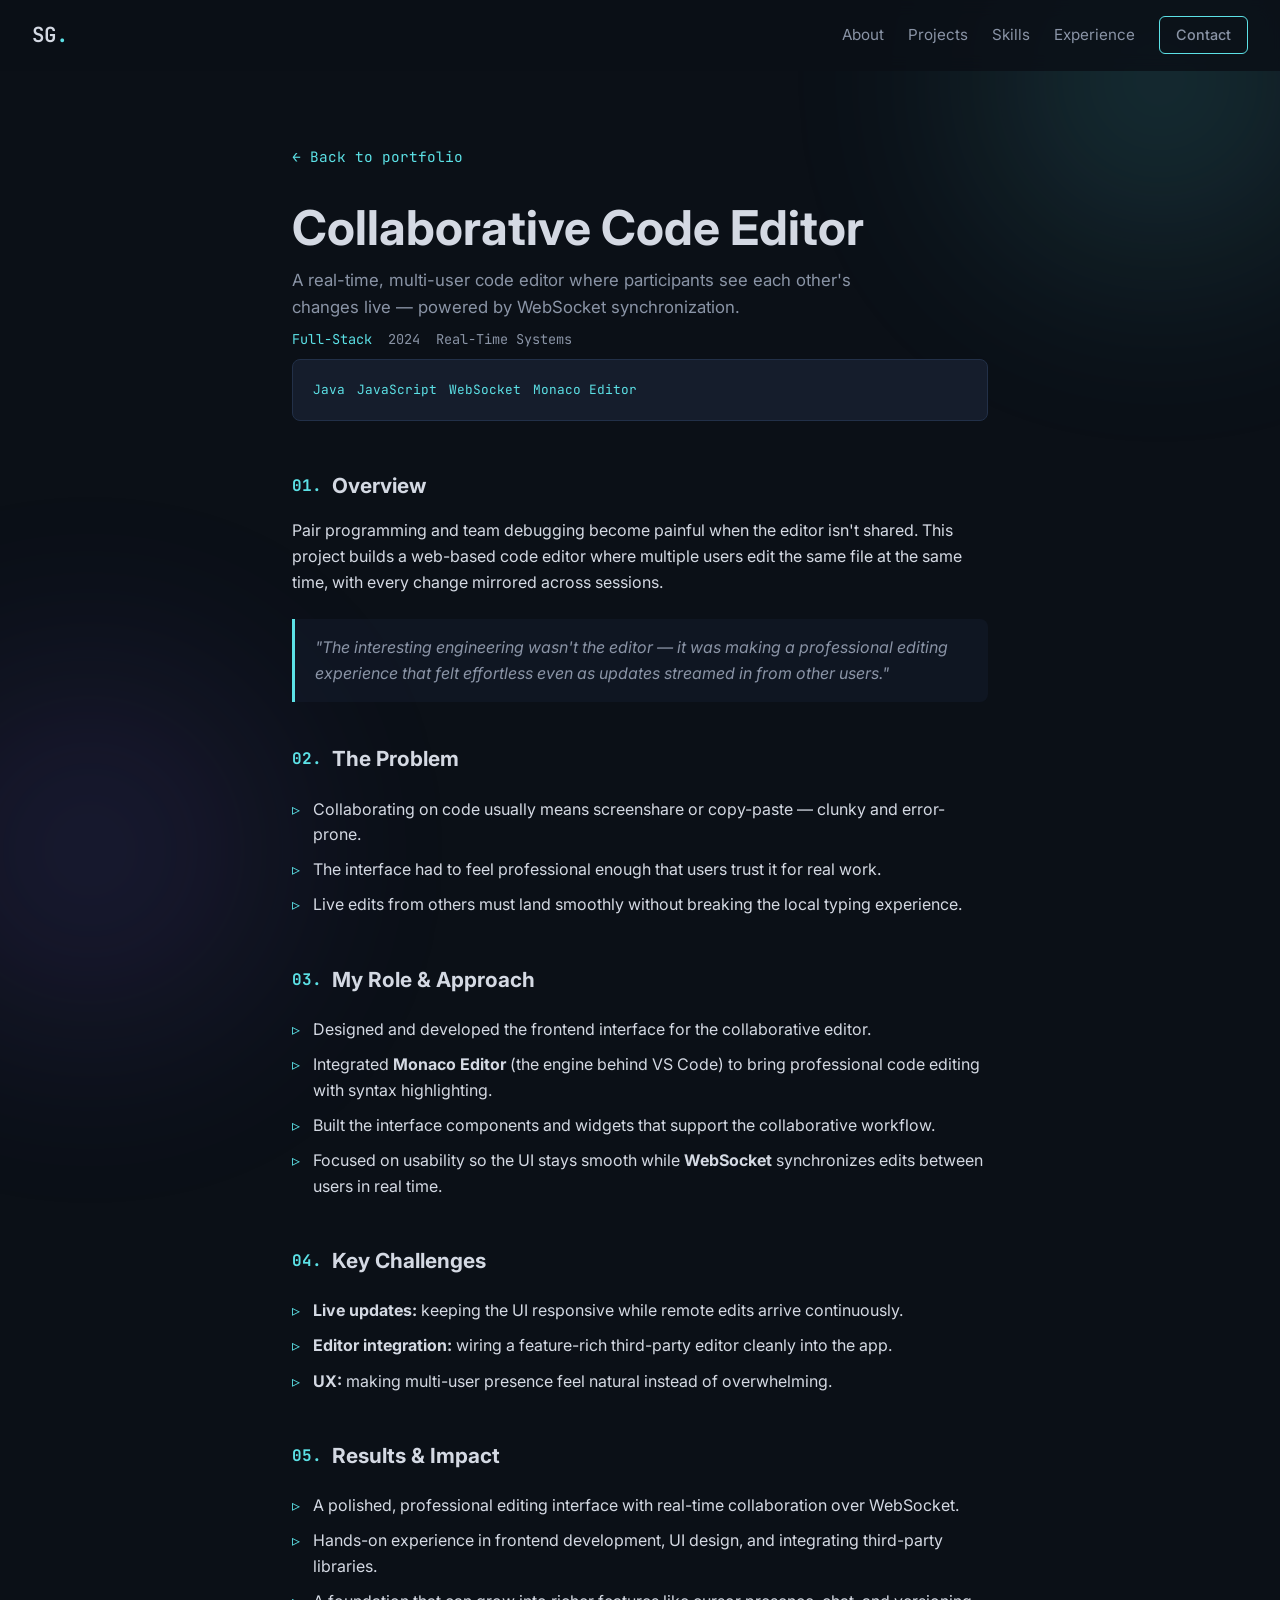
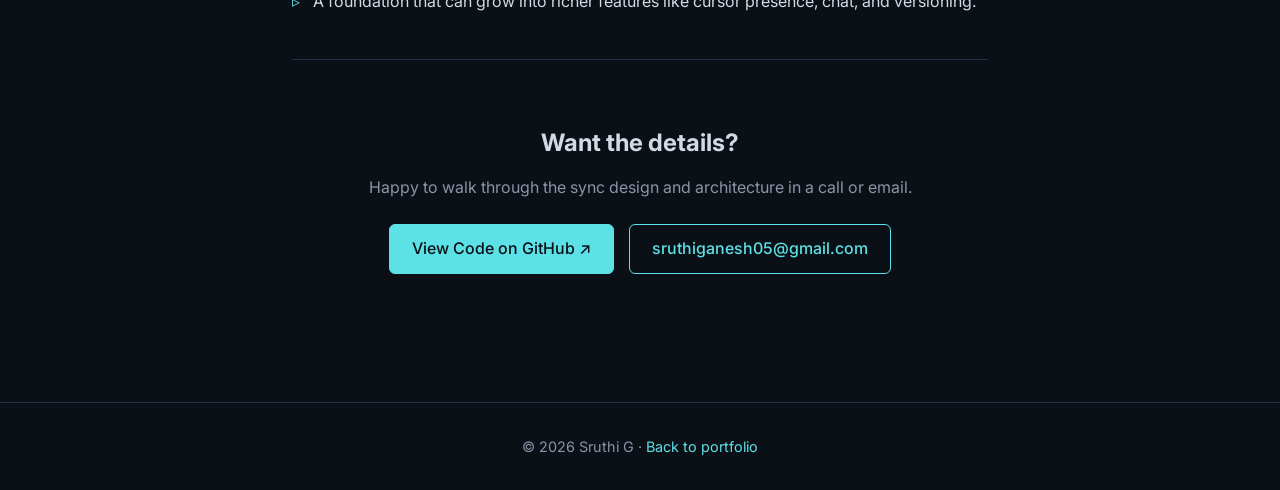
==== case-studies/collaborative-code-editor.html @ ff3e842f "Initial portfolio" ====
<!DOCTYPE html>
<html lang="en">
<head>
  <meta charset="UTF-8" />
  <meta name="viewport" content="width=device-width, initial-scale=1.0" />
  <title>Collaborative Code Editor · Case Study · Sruthi G</title>
  <meta name="description" content="Case study: a real-time multi-user code editor with WebSocket sync and Monaco Editor highlighting." />
  <link rel="stylesheet" href="../style.css" />
  <link rel="preconnect" href="https://fonts.googleapis.com" />
  <link rel="preconnect" href="https://fonts.gstatic.com" crossorigin />
  <link href="https://fonts.googleapis.com/css2?family=Inter:wght@400;500;600;700&family=JetBrains+Mono:wght@400;600&display=swap" rel="stylesheet" />
  <script>
    try {
      document.documentElement.dataset.theme = localStorage.getItem('theme') || 'dark';
    } catch (e) {
      document.documentElement.dataset.theme = 'dark';
    }
  </script>
</head>
<body>
  <div class="scroll-progress" id="scrollProgress"></div>
  <canvas id="cursor-trail" aria-hidden="true"></canvas>
  <canvas id="confetti-canvas" aria-hidden="true"></canvas>
  <button class="to-top" id="toTop" aria-label="Back to top">↑</button>
  <header class="nav">
    <a class="nav-logo" href="../index.html">SG<span class="accent">.</span></a>
    <nav class="nav-links">
      <a href="../index.html#about">About</a>
      <a href="../index.html#projects">Projects</a>
      <a href="../index.html#skills">Skills</a>
      <a href="../index.html#experience">Experience</a>
      <a href="../index.html#contact" class="btn btn-sm">Contact</a>
    </nav>
  </header>

  <section class="cs-hero">
    <a class="cs-back" href="../index.html#projects">← Back to portfolio</a>
    <h1 class="cs-title">Collaborative Code Editor</h1>
    <p class="cs-sub">
      A real-time, multi-user code editor where participants see each
      other's changes live — powered by WebSocket synchronization.
    </p>
    <div class="cs-meta">
      <span class="cs-tag">Full-Stack</span>
      <span>2024</span>
      <span>Real-Time Systems</span>
    </div>
    <ul class="cs-stack">
      <li>Java</li>
      <li>JavaScript</li>
      <li>WebSocket</li>
      <li>Monaco Editor</li>
    </ul>
  </section>

  <div class="cs-content">
    <section class="cs-section reveal">
      <h2><span class="num">01.</span> Overview</h2>
      <p>
        Pair programming and team debugging become painful when the editor
        isn't shared. This project builds a web-based code editor where
        multiple users edit the same file at the same time, with every change
        mirrored across sessions.
      </p>
      <div class="cs-fact">
        "The interesting engineering wasn't the editor — it was making a
        professional editing experience that felt effortless even as updates
        streamed in from other users."
      </div>
    </section>

    <section class="cs-section reveal">
      <h2><span class="num">02.</span> The Problem</h2>
      <ul>
        <li>Collaborating on code usually means screenshare or copy-paste — clunky and error-prone.</li>
        <li>The interface had to feel professional enough that users trust it for real work.</li>
        <li>Live edits from others must land smoothly without breaking the local typing experience.</li>
      </ul>
    </section>

    <section class="cs-section reveal">
      <h2><span class="num">03.</span> My Role &amp; Approach</h2>
      <ul>
        <li>Designed and developed the frontend interface for the collaborative editor.</li>
        <li>Integrated <strong>Monaco Editor</strong> (the engine behind VS Code) to bring professional code editing with syntax highlighting.</li>
        <li>Built the interface components and widgets that support the collaborative workflow.</li>
        <li>Focused on usability so the UI stays smooth while <strong>WebSocket</strong> synchronizes edits between users in real time.</li>
      </ul>
    </section>

    <section class="cs-section reveal">
      <h2><span class="num">04.</span> Key Challenges</h2>
      <ul>
        <li><strong>Live updates:</strong> keeping the UI responsive while remote edits arrive continuously.</li>
        <li><strong>Editor integration:</strong> wiring a feature-rich third-party editor cleanly into the app.</li>
        <li><strong>UX:</strong> making multi-user presence feel natural instead of overwhelming.</li>
      </ul>
    </section>

    <section class="cs-section reveal">
      <h2><span class="num">05.</span> Results &amp; Impact</h2>
      <ul>
        <li>A polished, professional editing interface with real-time collaboration over WebSocket.</li>
        <li>Hands-on experience in frontend development, UI design, and integrating third-party libraries.</li>
        <li>A foundation that can grow into richer features like cursor presence, chat, and versioning.</li>
      </ul>
    </section>

    <div class="cs-cta">
      <h3>Want the details?</h3>
      <p>Happy to walk through the sync design and architecture in a call or email.</p>
      <div class="cs-cta-links">
        <a class="btn btn-primary" href="https://github.com/Sruthi1605/Collaborative-Code-Editor">View Code on GitHub ↗</a>
        <a class="btn" href="mailto:sruthiganesh05@gmail.com">sruthiganesh05@gmail.com</a>
      </div>
    </div>
  </div>

  <footer class="footer">
    <p>© 2026 Sruthi G · <a href="../index.html">Back to portfolio</a></p>
  </footer>

  <script src="../script.js"></script>
</body>
</html>
---- style.css ----
:root {
  --bg: #0b1017;
  --bg-alt: #111826;
  --surface: #151d2c;
  --text: #d4d9e3;
  --muted: #8a94a6;
  --accent: #5ce1e6;
  --accent-2: #7b5ce6;
  --border: #223048;
  --nav-bg: rgba(11, 16, 23, 0.85);
  --panel: rgba(21, 29, 44, 0.55);
  --font-sans: 'Inter', system-ui, -apple-system, sans-serif;
  --font-mono: 'JetBrains Mono', monospace;
}

html[data-theme='light'] {
  --bg: #f5f8fc;
  --surface: #ffffff;
  --text: #1c2430;
  --muted: #57636f;
  --accent: #0b7d88;
  --accent-2: #6a48d6;
  --border: #dbe3ef;
  --nav-bg: rgba(245, 248, 252, 0.85);
  --panel: rgba(255, 255, 255, 0.7);
}

html[data-theme='light'] .terminal {
  background: #0f1624;
  border-color: #223048;
}

html[data-theme='light'] .terminal-bar {
  background: #131c2d;
}

body {
  transition: background 0.45s ease, color 0.45s ease;
}

/* Floating ambient orbs */
body {
  position: relative;
}

body::before,
body::after {
  content: '';
  position: fixed;
  z-index: -1;
  border-radius: 50%;
  filter: blur(120px);
  opacity: 0.32;
  pointer-events: none;
}

body::before {
  width: 440px;
  height: 440px;
  background: radial-gradient(circle, var(--accent), transparent 70%);
  top: -140px;
  right: -100px;
  animation: float-a 16s ease-in-out infinite;
}

html[data-theme='light'] body::before,
html[data-theme='light'] body::after {
  opacity: 0.16;
}

body::after {
  width: 420px;
  height: 420px;
  background: radial-gradient(circle, var(--accent-2), transparent 70%);
  bottom: -160px;
  left: -120px;
  animation: float-b 20s ease-in-out infinite;
}

@keyframes float-a {
  0%, 100% { transform: translate(0, 0) scale(1); }
  50% { transform: translate(-50px, 60px) scale(1.08); }
}

@keyframes float-b {
  0%, 100% { transform: translate(0, 0) scale(1); }
  50% { transform: translate(60px, -50px) scale(1.12); }
}

@keyframes cursor-blink {
  0%, 100% { opacity: 1; }
  50% { opacity: 0; }
}

* {
  margin: 0;
  padding: 0;
  box-sizing: border-box;
}

html {
  scroll-behavior: smooth;
}

body {
  font-family: var(--font-sans);
  background: var(--bg);
  color: var(--text);
  line-height: 1.6;
}

a {
  color: var(--accent);
  text-decoration: none;
}

a:hover {
  text-decoration: underline;
}

.accent {
  color: var(--accent);
}

/* ---------- Nav ---------- */
.nav {
  position: fixed;
  top: 0;
  left: 0;
  right: 0;
  z-index: 50;
  display: flex;
  align-items: center;
  justify-content: space-between;
  padding: 1rem 2rem;
  background: var(--nav-bg);
  backdrop-filter: blur(8px);
  border-bottom: 1px solid transparent;
  transition: border-color 0.3s, background 0.45s ease;
}

.nav.scrolled {
  border-color: var(--border);
}

.nav-logo {
  font-family: var(--font-mono);
  font-weight: 600;
  font-size: 1.3rem;
  color: var(--text);
}

.nav-logo:hover {
  text-decoration: none;
}

.nav-links {
  display: flex;
  align-items: center;
  gap: 1.5rem;
  font-size: 0.95rem;
}

.nav-links a {
  color: var(--muted);
}

.nav-links > a:not(.btn) {
  position: relative;
}

.nav-links > a:not(.btn)::after {
  content: '';
  position: absolute;
  left: 0;
  bottom: -4px;
  width: 100%;
  height: 1px;
  background: var(--accent);
  transform: scaleX(0);
  transform-origin: right;
  transition: transform 0.3s ease;
}

.nav-links > a:not(.btn):hover::after {
  transform: scaleX(1);
  transform-origin: left;
}

.nav-links a:hover {
  color: var(--accent);
  text-decoration: none;
}

/* ---------- Theme toggle (light bulb) ---------- */
.theme-toggle {
  position: relative;
  width: 38px;
  height: 38px;
  padding: 0;
  display: grid;
  place-items: center;
  background: transparent;
  border: 1px solid var(--border);
  border-radius: 50%;
  color: var(--muted);
  cursor: pointer;
  transition: border-color 0.3s ease, color 0.3s ease;
}

.theme-toggle:hover {
  border-color: var(--accent);
  color: var(--accent);
}

.theme-toggle .halo {
  position: absolute;
  inset: -9px;
  border-radius: 50%;
  background: radial-gradient(circle, rgba(255, 214, 90, 0.6), transparent 65%);
  opacity: 0;
  transform: scale(0.55);
  transition: opacity 0.4s ease, transform 0.4s ease;
  pointer-events: none;
}

html[data-theme='light'] .theme-toggle .halo {
  opacity: 1;
  transform: scale(1);
  animation: halo-pulse 2.4s ease-in-out infinite;
}

@keyframes halo-pulse {
  0%, 100% { opacity: 0.55; transform: scale(1); }
  50% { opacity: 1; transform: scale(1.1); }
}

.theme-toggle svg {
  position: relative;
  z-index: 1;
  width: 18px;
  height: 18px;
  transition: transform 0.35s ease;
}

.theme-toggle:hover svg {
  transform: scale(1.12) rotate(-6deg);
}

.bulb .glass {
  fill: rgba(255, 255, 255, 0.05);
  stroke: currentColor;
  stroke-width: 1.4;
  transition: fill 0.4s ease, stroke 0.4s ease;
}

.bulb .filament {
  fill: none;
  stroke: currentColor;
  stroke-width: 1.3;
  stroke-linecap: round;
  transition: stroke 0.4s ease, opacity 0.4s ease;
  opacity: 0.7;
}

.bulb .base {
  fill: currentColor;
  opacity: 0.7;
  transition: fill 0.4s ease;
}

html[data-theme='light'] .bulb .glass {
  fill: rgba(255, 221, 120, 0.25);
  stroke: #ffd873;
}

html[data-theme='light'] .bulb .filament,
html[data-theme='light'] .bulb .base {
  stroke: #ffd873;
  fill: #ffd873;
  opacity: 1;
}

/* ---------- Buttons ---------- */
.btn {
  display: inline-block;
  padding: 0.7rem 1.4rem;
  border: 1px solid var(--accent);
  border-radius: 6px;
  color: var(--accent);
  font-weight: 500;
  transition: background 0.2s, color 0.2s;
  background: transparent;
}

.btn:hover {
  background: rgba(92, 225, 230, 0.12);
  color: var(--accent);
  text-decoration: none;
}

.btn-primary {
  background: var(--accent);
  color: var(--bg);
}

.btn-primary:hover {
  background: var(--accent);
  filter: brightness(1.12);
  color: var(--bg);
}

.btn-sm {
  padding: 0.4rem 1rem;
  font-size: 0.9rem;
}

/* ---------- Hero ---------- */
.hero {
  min-height: 100vh;
  display: flex;
  flex-direction: column;
  justify-content: center;
  max-width: 900px;
  margin: 0 auto;
  padding: 6rem 2rem 2rem;
}

.hero-kicker {
  font-family: var(--font-mono);
  color: var(--accent);
  font-size: 1rem;
  margin-bottom: 1.5rem;
}

.hero-name {
  font-size: clamp(3rem, 8vw, 5rem);
  line-height: 1.05;
  font-weight: 700;
  letter-spacing: -1px;
}

.hero-tagline {
  font-size: clamp(1.4rem, 3.5vw, 2rem);
  color: var(--muted);
  font-weight: 500;
  margin-top: 0.75rem;
  min-height: 1.5em;
}

.hero-tagline::after {
  content: '▍';
  color: var(--accent);
  margin-left: 2px;
  animation: cursor-blink 0.9s step-end infinite;
}

.hero-tagline.typed::after {
  animation: none;
  opacity: 0;
}

/* Hero entrance */
.hero > * {
  animation: hero-in 0.9s cubic-bezier(0.2, 0.7, 0.2, 1) both;
}

.hero-kicker { animation-delay: 0.1s; }
.hero-name { animation-delay: 0.25s; }
.hero-tagline { animation-delay: 0.4s; }
.hero-desc { animation-delay: 0.55s; }
.hero-actions { animation-delay: 0.7s; }

@keyframes hero-in {
  from {
    opacity: 0;
    transform: translateY(30px);
  }
  to {
    opacity: 1;
    transform: translateY(0);
  }
}

.hero-desc {
  max-width: 560px;
  margin-top: 1.25rem;
  color: var(--muted);
}

.hero-actions {
  margin-top: 2.5rem;
  display: flex;
  gap: 1rem;
  flex-wrap: wrap;
}

/* ---------- Status chip ---------- */
.status-chip {
  display: inline-flex;
  align-items: center;
  gap: 0.6rem;
  margin-top: 1.25rem;
  padding: 0.5rem 1rem;
  border: 1px solid var(--border);
  border-radius: 999px;
  background: var(--surface);
  font-family: var(--font-mono);
  font-size: 0.85rem;
  color: var(--muted);
  cursor: pointer;
  user-select: none;
  transition: border-color 0.3s ease, color 0.3s ease, background 0.45s ease;
}

.status-chip:hover {
  border-color: var(--accent);
}

.status-dot {
  width: 9px;
  height: 9px;
  border-radius: 50%;
  background: #28c840;
  box-shadow: 0 0 0 0 rgba(40, 200, 64, 0.5);
  animation: status-ping 1.8s ease-out infinite;
  transition: background 0.3s ease;
}

@keyframes status-ping {
  0% { box-shadow: 0 0 0 0 rgba(40, 200, 64, 0.45); }
  70% { box-shadow: 0 0 0 8px rgba(40, 200, 64, 0); }
  100% { box-shadow: 0 0 0 0 rgba(40, 200, 64, 0); }
}

.status-chip.working .status-dot {
  background: var(--accent);
  animation-name: status-ping-accent;
}

@keyframes status-ping-accent {
  0% { box-shadow: 0 0 0 0 rgba(92, 225, 230, 0.45); }
  70% { box-shadow: 0 0 0 8px rgba(92, 225, 230, 0); }
  100% { box-shadow: 0 0 0 0 rgba(92, 225, 230, 0); }
}

/* ---------- Back to top ---------- */
.to-top {
  position: fixed;
  right: 24px;
  bottom: 24px;
  z-index: 70;
  width: 44px;
  height: 44px;
  border: 1px solid var(--border);
  border-radius: 50%;
  background: var(--surface);
  color: var(--accent);
  font-size: 1.15rem;
  cursor: pointer;
  opacity: 0;
  transform: translateY(12px);
  pointer-events: none;
  transition: opacity 0.3s ease, transform 0.3s ease, border-color 0.3s ease, background 0.45s ease;
}

.to-top.show {
  opacity: 1;
  transform: translateY(0);
  pointer-events: auto;
}

.to-top:hover {
  border-color: var(--accent);
  box-shadow: 0 0 0 4px rgba(92, 225, 230, 0.15);
}

/* ---------- Sections ---------- */
.section {
  max-width: 900px;
  margin: 0 auto;
  padding: 5rem 2rem;
  scroll-margin-top: 76px;
}

.section-title {
  font-size: 1.7rem;
  display: flex;
  align-items: center;
  gap: 0.75rem;
  margin-bottom: 1.5rem;
}

.section-title.center {
  justify-content: center;
  text-align: center;
}

.num {
  font-family: var(--font-mono);
  color: var(--accent);
  font-size: 1.1rem;
}

.section-sub {
  color: var(--muted);
  margin-bottom: 2.5rem;
  max-width: 640px;
}

/* ---------- Scroll progress ---------- */
#cursor-trail {
  position: fixed;
  inset: 0;
  z-index: 9999;
  pointer-events: none;
}

#confetti-canvas {
  position: fixed;
  inset: 0;
  z-index: 9998;
  pointer-events: none;
}

.scroll-progress {
  position: fixed;
  top: 0;
  left: 0;
  height: 3px;
  width: 100%;
  z-index: 60;
  background: linear-gradient(90deg, var(--accent), var(--accent-2));
  transform: scaleX(0);
  transform-origin: 0 0;
}

/* ---------- Terminal ---------- */
.terminal {
  background: #0d1420;
  border: 1px solid var(--border);
  border-radius: 10px;
  box-shadow: 0 16px 40px rgba(0, 0, 0, 0.45);
  font-family: var(--font-mono);
  font-size: 0.82rem;
  overflow: hidden;
  transform: rotate(1.5deg);
  transition: transform 0.3s ease, box-shadow 0.3s ease;
}

.terminal:hover {
  transform: rotate(0deg) translateY(-4px);
  box-shadow: 0 20px 50px rgba(0, 0, 0, 0.55);
}

.terminal-bar {
  display: flex;
  align-items: center;
  gap: 0.45rem;
  padding: 0.6rem 0.9rem;
  background: #121a29;
  border-bottom: 1px solid var(--border);
}

.dot {
  width: 11px;
  height: 11px;
  border-radius: 50%;
  display: inline-block;
}

.dot.red { background: #ff5f57; }
.dot.yellow { background: #febc2e; }
.dot.green { background: #28c840; }

.terminal-title {
  margin-left: auto;
  color: var(--muted);
  font-size: 0.75rem;
}

.terminal-body {
  padding: 1rem 1.1rem;
  color: var(--text);
}

.terminal-body p {
  margin: 0.35rem 0;
  white-space: nowrap;
}

.term-line {
  opacity: 0;
  transform: translateX(8px);
  animation: term-in 0.4s ease forwards;
}

.term-line:nth-child(1) { animation-delay: 0.2s; }
.term-line:nth-child(2) { animation-delay: 0.5s; }
.term-line:nth-child(3) { animation-delay: 0.9s; }
.term-line:nth-child(4) { animation-delay: 1.3s; }
.term-line:nth-child(5) { animation-delay: 1.7s; }
.term-line:nth-child(6) { animation-delay: 2.1s; }
.term-line:nth-child(7) { animation-delay: 2.5s; }
.term-line:nth-child(8) { animation-delay: 2.9s; }
.term-line:nth-child(9) { animation-delay: 3.3s; }

@keyframes term-in {
  to {
    opacity: 1;
    transform: translateX(0);
  }
}

.terminal .prompt {
  color: var(--accent);
  font-weight: 600;
}

.terminal .out {
  color: var(--muted);
}

.terminal .caret {
  display: inline-block;
  width: 9px;
  height: 1.1em;
  background: var(--accent);
  vertical-align: text-bottom;
  animation: cursor-blink 1s step-end infinite;
}

/* ---------- Marquee ---------- */
.marquee {
  overflow: hidden;
  border-top: 1px solid var(--border);
  border-bottom: 1px solid var(--border);
  background: var(--panel);
  padding: 1rem 0;
}

.marquee-track {
  display: flex;
  align-items: center;
  gap: 2rem;
  width: max-content;
  animation: marquee 28s linear infinite;
}

.marquee:hover .marquee-track {
  animation-play-state: paused;
}

.marquee-track span {
  font-family: var(--font-mono);
  font-size: 0.95rem;
  text-transform: uppercase;
  letter-spacing: 0.1em;
  color: var(--muted);
}

.marquee-track i {
  font-style: normal;
  font-size: 0.55rem;
  color: var(--accent);
}

@keyframes marquee {
  to {
    transform: translateX(-50%);
  }
}

/* ---------- About ---------- */
.about-grid {
  display: grid;
  grid-template-columns: 1.5fr 1fr;
  gap: 3rem;
  align-items: start;
}

.about-text p {
  color: var(--text);
  margin-bottom: 1rem;
}

.tech-list {
  list-style: none;
  display: grid;
  grid-template-columns: repeat(2, 1fr);
  gap: 0.35rem;
  margin-top: 0.75rem;
}

.tech-list li {
  font-family: var(--font-mono);
  font-size: 0.9rem;
  color: var(--muted);
  padding-left: 1.2rem;
  position: relative;
}

.tech-list li::before {
  content: '▹';
  position: absolute;
  left: 0;
  color: var(--accent);
}

/* ---------- Projects ---------- */
.project-card {
  position: relative;
  overflow: hidden;
  background: var(--surface);
  border: 1px solid var(--border);
  border-radius: 10px;
  padding: 1.75rem;
  margin-bottom: 1.5rem;
  transition: transform 0.25s ease, border-color 0.25s ease, box-shadow 0.25s ease;
}

.project-card::before {
  content: '';
  position: absolute;
  inset: 0;
  background: radial-gradient(
    600px circle at var(--mx, 50%) var(--my, 50%),
    rgba(92, 225, 230, 0.09),
    transparent 40%
  );
  opacity: 0;
  transition: opacity 0.3s ease;
  pointer-events: none;
}

.project-card:hover {
  transform: translateY(-5px);
  border-color: var(--accent);
  box-shadow: 0 10px 30px rgba(92, 225, 230, 0.1);
}

.project-card:hover::before {
  opacity: 1;
}

.project-meta {
  display: flex;
  justify-content: space-between;
  font-family: var(--font-mono);
  font-size: 0.8rem;
  color: var(--muted);
  margin-bottom: 0.75rem;
}

.project-tag {
  color: var(--accent);
}

.project-title {
  font-size: 1.35rem;
  margin-bottom: 0.6rem;
}

.project-desc {
  color: var(--muted);
  font-size: 0.95rem;
}

.project-stack {
  list-style: none;
  display: flex;
  flex-wrap: wrap;
  gap: 0.75rem;
  margin-top: 1rem;
  font-family: var(--font-mono);
  font-size: 0.8rem;
  color: var(--accent);
}

.project-links {
  margin-top: 1rem;
  display: flex;
  align-items: center;
  gap: 1.25rem;
  font-size: 0.95rem;
}

.muted {
  color: var(--muted);
  font-size: 0.85rem;
}

.more-link {
  text-align: center;
  margin-top: 2rem;
}

/* ---------- Stats ---------- */
.stats {
  display: grid;
  grid-template-columns: repeat(4, 1fr);
  gap: 1.25rem;
  max-width: 900px;
  margin: 0 auto;
  padding: 2rem;
}

.stat {
  text-align: center;
  background: var(--surface);
  border: 1px solid var(--border);
  border-radius: 10px;
  padding: 1.5rem 1rem;
  transition: transform 0.25s ease, border-color 0.25s ease;
}

.stat:hover {
  transform: translateY(-4px);
  border-color: var(--accent);
}

.stat-num {
  font-family: var(--font-mono);
  font-size: clamp(1.8rem, 4vw, 2.6rem);
  font-weight: 600;
  color: var(--accent);
  font-variant-numeric: tabular-nums;
  line-height: 1.1;
}

.stat-label {
  font-size: 0.85rem;
  color: var(--muted);
  margin-top: 0.5rem;
}

/* ---------- Skills ---------- */
.skills-grid {
  display: grid;
  grid-template-columns: repeat(2, 1fr);
  gap: 1.5rem;
}

.skill-group {
  background: var(--surface);
  border: 1px solid var(--border);
  border-radius: 10px;
  padding: 1.5rem;
  transition: transform 0.25s ease, border-color 0.25s ease, box-shadow 0.25s ease;
}

.skill-group:hover {
  transform: translateY(-4px);
  border-color: var(--accent);
  box-shadow: 0 8px 24px rgba(92, 225, 230, 0.08);
}

.skill-group h3 {
  font-size: 1.05rem;
  color: var(--accent);
  margin-bottom: 0.75rem;
}

.skill-group ul {
  list-style: none;
}

.skill-group li {
  padding: 0.3rem 0;
  color: var(--text);
}

/* ---------- Experience ---------- */
.timeline {
  border-left: 2px solid var(--border);
  padding-left: 2rem;
  margin-left: 0.5rem;
}

.job {
  margin-bottom: 2.5rem;
}

.job-head {
  display: flex;
  justify-content: space-between;
  align-items: baseline;
  gap: 1rem;
  flex-wrap: wrap;
  margin-bottom: 0.75rem;
}

.job-head h3 {
  font-size: 1.15rem;
}

.company {
  color: var(--accent);
}

.job-period {
  font-family: var(--font-mono);
  font-size: 0.85rem;
  color: var(--muted);
}

.job-points {
  list-style: none;
  color: var(--muted);
}

.job-points li {
  padding: 0.25rem 0 0.25rem 1.3rem;
  position: relative;
}

.job-points li::before {
  content: '▹';
  position: absolute;
  left: 0;
  color: var(--accent);
}

/* ---------- Contact ---------- */
.contact {
  text-align: center;
}

.contact-big {
  font-size: clamp(1.6rem, 4vw, 2.4rem);
  margin-bottom: 1rem;
}

.contact-text {
  color: var(--muted);
  max-width: 480px;
  margin: 0 auto 2rem;
}

/* ---------- Footer ---------- */
.footer {
  border-top: 1px solid var(--border);
  padding: 2rem;
  text-align: center;
  color: var(--muted);
  font-size: 0.9rem;
}

.footer-links {
  display: flex;
  justify-content: center;
  gap: 1.5rem;
  margin: 1rem 0;
}

.email {
  font-family: var(--font-mono);
  font-size: 0.85rem;
}

.contact-resume {
  margin-top: 1.25rem;
}

/* ---------- Case study pages ---------- */
.cs-hero {
  padding: 9rem 2rem 3rem;
  max-width: 760px;
  margin: 0 auto;
}

.cs-back {
  display: inline-block;
  font-family: var(--font-mono);
  font-size: 0.9rem;
  color: var(--accent);
  margin-bottom: 2rem;
}

.cs-title {
  font-size: clamp(2rem, 5vw, 3rem);
  line-height: 1.15;
  margin-bottom: 0.75rem;
}

.cs-sub {
  color: var(--muted);
  font-size: 1.05rem;
  max-width: 600px;
}

.cs-meta {
  display: flex;
  align-items: center;
  gap: 1rem;
  flex-wrap: wrap;
  margin-top: 0.5rem;
  font-family: var(--font-mono);
  font-size: 0.85rem;
  color: var(--muted);
}

.cs-tag {
  color: var(--accent);
}

.cs-content {
  max-width: 760px;
  margin: 0 auto;
  padding: 0 2rem 4rem;
}

.cs-section {
  margin-bottom: 2.5rem;
}

.cs-section h2 {
  font-size: 1.3rem;
  display: flex;
  align-items: center;
  gap: 0.6rem;
  margin-bottom: 1rem;
}

.cs-section h2 .num {
  font-size: 1rem;
}

.cs-section p {
  color: var(--text);
  margin-bottom: 0.9rem;
}

.cs-section ul {
  list-style: none;
}

.cs-section li {
  color: var(--text);
  padding: 0.3rem 0 0.3rem 1.3rem;
  position: relative;
}

.cs-section li::before {
  content: '▹';
  position: absolute;
  left: 0;
  color: var(--accent);
}

.cs-stack {
  list-style: none;
  display: flex;
  flex-wrap: wrap;
  gap: 0.75rem;
  padding: 1.25rem;
  margin-top: 0.5rem;
  background: var(--surface);
  border: 1px solid var(--border);
  border-radius: 8px;
}

.cs-stack li {
  font-family: var(--font-mono);
  font-size: 0.8rem;
  color: var(--accent);
  padding: 0;
}

.cs-fact {
  border-left: 3px solid var(--accent);
  background: var(--panel);
  padding: 1rem 1.25rem;
  border-radius: 0 8px 8px 0;
  margin: 1.5rem 0;
  color: var(--muted);
  font-style: italic;
}

/* ---------- Awards & certifications ---------- */
.award-grid {
  display: grid;
  grid-template-columns: repeat(2, 1fr);
  gap: 1.25rem;
}

.award-card {
  background: var(--surface);
  border: 1px solid var(--border);
  border-radius: 10px;
  padding: 1.35rem 1.5rem;
  transition: transform 0.25s ease, border-color 0.25s ease, box-shadow 0.25s ease;
}

.award-card:hover {
  transform: translateY(-4px);
  border-color: var(--accent);
  box-shadow: 0 8px 24px rgba(92, 225, 230, 0.08);
}

.award-tag {
  display: inline-block;
  font-family: var(--font-mono);
  font-size: 0.72rem;
  text-transform: uppercase;
  letter-spacing: 0.1em;
  color: var(--accent);
  border: 1px solid var(--border);
  border-radius: 999px;
  padding: 0.15rem 0.65rem;
  margin-bottom: 0.8rem;
}

.award-card h3 {
  font-size: 1.05rem;
  margin-bottom: 0.45rem;
}

.award-card p {
  font-size: 0.92rem;
  color: var(--muted);
  margin: 0;
}

.cs-cta {
  text-align: center;
  padding: 4rem 2rem;
  border-top: 1px solid var(--border);
}

.cs-cta h3 {
  font-size: 1.5rem;
  margin-bottom: 0.75rem;
}

.cs-cta p {
  color: var(--muted);
  margin-bottom: 1.5rem;
}

.cs-cta-links {
  display: flex;
  justify-content: center;
  gap: 0.9rem;
  flex-wrap: wrap;
}

/* ---------- Responsive ---------- */
@media (max-width: 768px) {
  .nav-links a:not(.btn) {
    display: none;
  }

  .about-grid {
    grid-template-columns: 1fr;
  }

  .skills-grid {
    grid-template-columns: 1fr;
  }

  .award-grid {
    grid-template-columns: 1fr;
  }

  .stats {
    grid-template-columns: repeat(2, 1fr);
    padding: 2rem 1.25rem;
  }

  .section {
    padding: 3.5rem 1.25rem;
  }
}

/* ---------- Reveal animation ---------- */
.reveal {
  opacity: 0;
  transform: translateY(24px);
  transition: opacity 0.6s ease, transform 0.6s ease;
}

.reveal.visible {
  opacity: 1;
  transform: translateY(0);
}

/* Stagger reveals for cards */
.project-card.reveal:nth-child(3) { transition-delay: 0.05s; }
.project-card.reveal:nth-child(4) { transition-delay: 0.1s; }
.project-card.reveal:nth-child(5) { transition-delay: 0.15s; }
.project-card.reveal:nth-child(6) { transition-delay: 0.2s; }
.project-card.reveal:nth-child(7) { transition-delay: 0.25s; }

.skill-group.reveal:nth-child(1) { transition-delay: 0s; }
.skill-group.reveal:nth-child(2) { transition-delay: 0.08s; }
.skill-group.reveal:nth-child(3) { transition-delay: 0.16s; }
.skill-group.reveal:nth-child(4) { transition-delay: 0.24s; }

.job.reveal:nth-child(1) { transition-delay: 0s; }
.job.reveal:nth-child(2) { transition-delay: 0.1s; }
.job.reveal:nth-child(3) { transition-delay: 0.2s; }

.award-card.reveal:nth-child(1) { transition-delay: 0s; }
.award-card.reveal:nth-child(2) { transition-delay: 0.08s; }
.award-card.reveal:nth-child(3) { transition-delay: 0.16s; }
.award-card.reveal:nth-child(4) { transition-delay: 0.24s; }

/* Alternating slide-in directions */
.project-card.reveal:nth-child(odd) { transform: translateX(-56px); }
.project-card.reveal:nth-child(even) { transform: translateX(56px); }
.project-card.reveal:nth-child(odd).visible,
.project-card.reveal:nth-child(even).visible { transform: translateX(0); }

.award-card.reveal:nth-child(odd) { transform: translateX(-56px); }
.award-card.reveal:nth-child(even) { transform: translateX(56px); }
.award-card.reveal:nth-child(odd).visible,
.award-card.reveal:nth-child(even).visible { transform: translateX(0); }

/* Keep hover lifts working on revealed cards */
.project-card.reveal:nth-child(odd).visible:hover,
.project-card.reveal:nth-child(even).visible:hover {
  transform: translateY(-5px);
}

.award-card.reveal:nth-child(odd).visible:hover,
.award-card.reveal:nth-child(even).visible:hover {
  transform: translateY(-4px);
}

.skill-group.reveal:hover {
  transform: translateY(-4px);
}

/* ---------- Reduced motion ---------- */
@media (prefers-reduced-motion: reduce) {
  html {
    scroll-behavior: auto;
  }

  .hero > * {
    animation: none;
  }

  .reveal {
    opacity: 1;
    transform: none;
    transition: none;
  }

  .project-card.reveal:nth-child(odd),
  .project-card.reveal:nth-child(even),
  .award-card.reveal:nth-child(odd),
  .award-card.reveal:nth-child(even) {
    transform: none;
  }

  .project-card::before,
  body::before,
  body::after,
  .terminal .caret {
    display: none;
  }

  .term-line {
    animation: none;
    opacity: 1;
    transform: none;
  }

  .marquee-track {
    animation: none;
  }

  html[data-theme='light'] .theme-toggle .halo {
    animation: none;
  }

  .hero-tagline::after {
    display: none;
  }
}
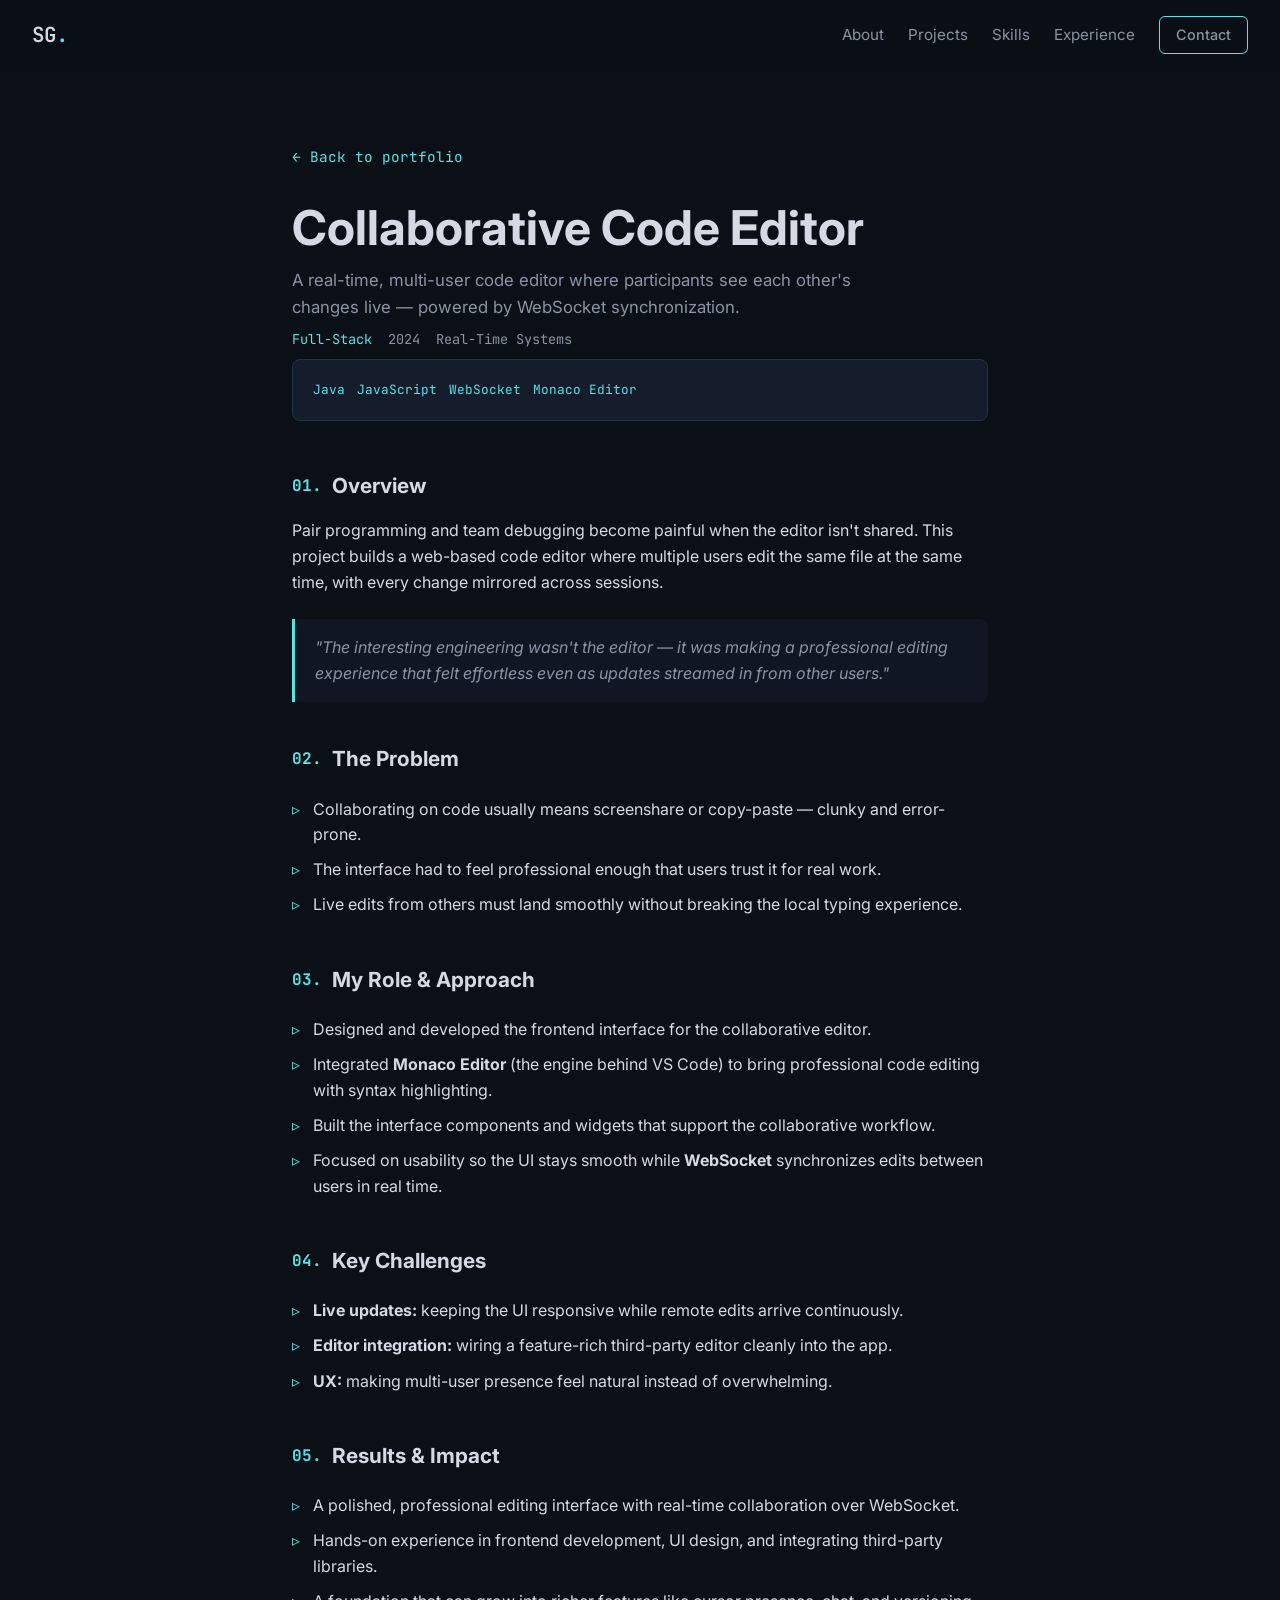
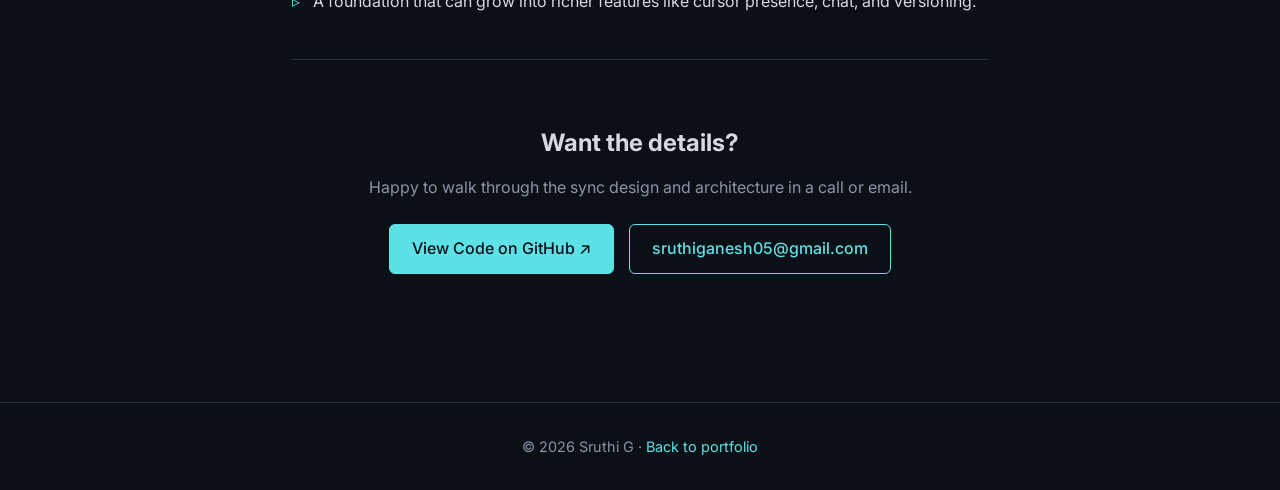
==== commit 2e60a547: "Simplify portfolio to a crisp, subdued design" ====
--- a/case-studies/collaborative-code-editor.html
+++ b/case-studies/collaborative-code-editor.html
@@ -19,8 +19,6 @@
 </head>
 <body>
   <div class="scroll-progress" id="scrollProgress"></div>
-  <canvas id="cursor-trail" aria-hidden="true"></canvas>
-  <canvas id="confetti-canvas" aria-hidden="true"></canvas>
   <button class="to-top" id="toTop" aria-label="Back to top">↑</button>
   <header class="nav">
     <a class="nav-logo" href="../index.html">SG<span class="accent">.</span></a>
--- a/style.css
+++ b/style.css
@@ -25,66 +25,8 @@
   --panel: rgba(255, 255, 255, 0.7);
 }
 
-html[data-theme='light'] .terminal {
-  background: #0f1624;
-  border-color: #223048;
-}
-
-html[data-theme='light'] .terminal-bar {
-  background: #131c2d;
-}
-
 body {
   transition: background 0.45s ease, color 0.45s ease;
-}
-
-/* Floating ambient orbs */
-body {
-  position: relative;
-}
-
-body::before,
-body::after {
-  content: '';
-  position: fixed;
-  z-index: -1;
-  border-radius: 50%;
-  filter: blur(120px);
-  opacity: 0.32;
-  pointer-events: none;
-}
-
-body::before {
-  width: 440px;
-  height: 440px;
-  background: radial-gradient(circle, var(--accent), transparent 70%);
-  top: -140px;
-  right: -100px;
-  animation: float-a 16s ease-in-out infinite;
-}
-
-html[data-theme='light'] body::before,
-html[data-theme='light'] body::after {
-  opacity: 0.16;
-}
-
-body::after {
-  width: 420px;
-  height: 420px;
-  background: radial-gradient(circle, var(--accent-2), transparent 70%);
-  bottom: -160px;
-  left: -120px;
-  animation: float-b 20s ease-in-out infinite;
-}
-
-@keyframes float-a {
-  0%, 100% { transform: translate(0, 0) scale(1); }
-  50% { transform: translate(-50px, 60px) scale(1.08); }
-}
-
-@keyframes float-b {
-  0%, 100% { transform: translate(0, 0) scale(1); }
-  50% { transform: translate(60px, -50px) scale(1.12); }
 }
 
 @keyframes cursor-blink {
@@ -399,27 +341,40 @@
 .status-chip {
   display: inline-flex;
   align-items: center;
-  gap: 0.6rem;
-  margin-top: 1.25rem;
-  padding: 0.5rem 1rem;
-  border: 1px solid var(--border);
+  gap: 0.7rem;
+  margin-top: 1.75rem;
+  padding: 0.75rem 1.35rem;
+  border: 1px solid rgba(40, 200, 64, 0.55);
   border-radius: 999px;
   background: var(--surface);
   font-family: var(--font-mono);
-  font-size: 0.85rem;
-  color: var(--muted);
+  font-size: 0.95rem;
+  font-weight: 500;
+  letter-spacing: 0.02em;
+  color: var(--text);
   cursor: pointer;
   user-select: none;
-  transition: border-color 0.3s ease, color 0.3s ease, background 0.45s ease;
+  box-shadow: 0 0 0 0 rgba(40, 200, 64, 0.25), 0 6px 20px rgba(0, 0, 0, 0.25);
+  transition: border-color 0.3s ease, color 0.3s ease, background 0.45s ease, box-shadow 0.3s ease, transform 0.3s ease;
 }
 
 .status-chip:hover {
+  transform: translateY(-2px);
+  box-shadow: 0 0 22px rgba(40, 200, 64, 0.35), 0 10px 26px rgba(0, 0, 0, 0.3);
+}
+
+.status-chip.working {
   border-color: var(--accent);
+  box-shadow: 0 0 0 0 rgba(92, 225, 230, 0.25), 0 6px 20px rgba(0, 0, 0, 0.25);
+}
+
+.status-chip.working:hover {
+  box-shadow: 0 0 22px rgba(92, 225, 230, 0.35), 0 10px 26px rgba(0, 0, 0, 0.3);
 }
 
 .status-dot {
-  width: 9px;
-  height: 9px;
+  width: 11px;
+  height: 11px;
   border-radius: 50%;
   background: #28c840;
   box-shadow: 0 0 0 0 rgba(40, 200, 64, 0.5);
@@ -428,8 +383,8 @@
 }
 
 @keyframes status-ping {
-  0% { box-shadow: 0 0 0 0 rgba(40, 200, 64, 0.45); }
-  70% { box-shadow: 0 0 0 8px rgba(40, 200, 64, 0); }
+  0% { box-shadow: 0 0 0 0 rgba(40, 200, 64, 0.5); }
+  70% { box-shadow: 0 0 0 10px rgba(40, 200, 64, 0); }
   100% { box-shadow: 0 0 0 0 rgba(40, 200, 64, 0); }
 }
 
@@ -439,9 +394,14 @@
 }
 
 @keyframes status-ping-accent {
-  0% { box-shadow: 0 0 0 0 rgba(92, 225, 230, 0.45); }
-  70% { box-shadow: 0 0 0 8px rgba(92, 225, 230, 0); }
+  0% { box-shadow: 0 0 0 0 rgba(92, 225, 230, 0.5); }
+  70% { box-shadow: 0 0 0 10px rgba(92, 225, 230, 0); }
   100% { box-shadow: 0 0 0 0 rgba(92, 225, 230, 0); }
+}
+
+.status-chip:focus-visible {
+  outline: 2px solid var(--accent);
+  outline-offset: 3px;
 }
 
 /* ---------- Back to top ---------- */
@@ -509,20 +469,6 @@
 }
 
 /* ---------- Scroll progress ---------- */
-#cursor-trail {
-  position: fixed;
-  inset: 0;
-  z-index: 9999;
-  pointer-events: none;
-}
-
-#confetti-canvas {
-  position: fixed;
-  inset: 0;
-  z-index: 9998;
-  pointer-events: none;
-}
-
 .scroll-progress {
   position: fixed;
   top: 0;
@@ -535,99 +481,78 @@
   transform-origin: 0 0;
 }
 
-/* ---------- Terminal ---------- */
-.terminal {
-  background: #0d1420;
+/* ---------- Profile card ---------- */
+.profile-card {
+  background: var(--surface);
   border: 1px solid var(--border);
-  border-radius: 10px;
-  box-shadow: 0 16px 40px rgba(0, 0, 0, 0.45);
-  font-family: var(--font-mono);
-  font-size: 0.82rem;
-  overflow: hidden;
-  transform: rotate(1.5deg);
-  transition: transform 0.3s ease, box-shadow 0.3s ease;
-}
-
-.terminal:hover {
-  transform: rotate(0deg) translateY(-4px);
-  box-shadow: 0 20px 50px rgba(0, 0, 0, 0.55);
-}
-
-.terminal-bar {
-  display: flex;
-  align-items: center;
-  gap: 0.45rem;
-  padding: 0.6rem 0.9rem;
-  background: #121a29;
-  border-bottom: 1px solid var(--border);
-}
-
-.dot {
-  width: 11px;
-  height: 11px;
+  border-radius: 12px;
+  box-shadow: 0 12px 32px rgba(0, 0, 0, 0.25);
+  padding: 2rem;
+  text-align: center;
+}
+
+.profile-card:hover {
+  border-color: var(--accent);
+}
+
+.profile-initials {
+  width: 64px;
+  height: 64px;
+  margin: 0 auto 1rem;
+  display: grid;
+  place-items: center;
   border-radius: 50%;
+  background: linear-gradient(135deg, var(--accent), var(--accent-2));
+  color: #081018;
+  font-family: var(--font-mono);
+  font-size: 1.3rem;
+  font-weight: 600;
+}
+
+.profile-name {
+  font-size: 1.3rem;
+  font-weight: 600;
+  margin-bottom: 0.25rem;
+}
+
+.profile-role {
+  color: var(--muted);
+  font-size: 0.92rem;
+  margin-bottom: 1rem;
+}
+
+.profile-chip {
   display: inline-block;
-}
-
-.dot.red { background: #ff5f57; }
-.dot.yellow { background: #febc2e; }
-.dot.green { background: #28c840; }
-
-.terminal-title {
-  margin-left: auto;
-  color: var(--muted);
-  font-size: 0.75rem;
-}
-
-.terminal-body {
-  padding: 1rem 1.1rem;
-  color: var(--text);
-}
-
-.terminal-body p {
-  margin: 0.35rem 0;
-  white-space: nowrap;
-}
-
-.term-line {
-  opacity: 0;
-  transform: translateX(8px);
-  animation: term-in 0.4s ease forwards;
-}
-
-.term-line:nth-child(1) { animation-delay: 0.2s; }
-.term-line:nth-child(2) { animation-delay: 0.5s; }
-.term-line:nth-child(3) { animation-delay: 0.9s; }
-.term-line:nth-child(4) { animation-delay: 1.3s; }
-.term-line:nth-child(5) { animation-delay: 1.7s; }
-.term-line:nth-child(6) { animation-delay: 2.1s; }
-.term-line:nth-child(7) { animation-delay: 2.5s; }
-.term-line:nth-child(8) { animation-delay: 2.9s; }
-.term-line:nth-child(9) { animation-delay: 3.3s; }
-
-@keyframes term-in {
-  to {
-    opacity: 1;
-    transform: translateX(0);
-  }
-}
-
-.terminal .prompt {
-  color: var(--accent);
-  font-weight: 600;
-}
-
-.terminal .out {
-  color: var(--muted);
-}
-
-.terminal .caret {
-  display: inline-block;
-  width: 9px;
-  height: 1.1em;
-  background: var(--accent);
-  vertical-align: text-bottom;
-  animation: cursor-blink 1s step-end infinite;
+  font-family: var(--font-mono);
+  font-size: 0.8rem;
+  color: #28c840;
+  border: 1px solid rgba(40, 200, 64, 0.45);
+  border-radius: 999px;
+  padding: 0.3rem 0.85rem;
+  margin-bottom: 1.25rem;
+}
+
+.profile-meta {
+  list-style: none;
+  border-top: 1px solid var(--border);
+  padding-top: 1.1rem;
+  margin: 0;
+}
+
+.profile-meta li {
+  display: flex;
+  justify-content: space-between;
+  gap: 1rem;
+  font-size: 0.88rem;
+  padding: 0.3rem 0;
+}
+
+.profile-meta .meta-label {
+  color: var(--muted);
+}
+
+.profile-meta a {
+  color: var(--accent);
 }
 
 /* ---------- Marquee ---------- */
@@ -1176,8 +1101,8 @@
 /* ---------- Reveal animation ---------- */
 .reveal {
   opacity: 0;
-  transform: translateY(24px);
-  transition: opacity 0.6s ease, transform 0.6s ease;
+  transform: translateY(14px);
+  transition: opacity 0.45s ease, transform 0.45s ease;
 }
 
 .reveal.visible {
@@ -1207,13 +1132,13 @@
 .award-card.reveal:nth-child(4) { transition-delay: 0.24s; }
 
 /* Alternating slide-in directions */
-.project-card.reveal:nth-child(odd) { transform: translateX(-56px); }
-.project-card.reveal:nth-child(even) { transform: translateX(56px); }
+.project-card.reveal:nth-child(odd) { transform: translateX(-24px); }
+.project-card.reveal:nth-child(even) { transform: translateX(24px); }
 .project-card.reveal:nth-child(odd).visible,
 .project-card.reveal:nth-child(even).visible { transform: translateX(0); }
 
-.award-card.reveal:nth-child(odd) { transform: translateX(-56px); }
-.award-card.reveal:nth-child(even) { transform: translateX(56px); }
+.award-card.reveal:nth-child(odd) { transform: translateX(-24px); }
+.award-card.reveal:nth-child(even) { transform: translateX(24px); }
 .award-card.reveal:nth-child(odd).visible,
 .award-card.reveal:nth-child(even).visible { transform: translateX(0); }
 
@@ -1255,17 +1180,8 @@
     transform: none;
   }
 
-  .project-card::before,
-  body::before,
-  body::after,
-  .terminal .caret {
+  .project-card::before {
     display: none;
-  }
-
-  .term-line {
-    animation: none;
-    opacity: 1;
-    transform: none;
   }
 
   .marquee-track {
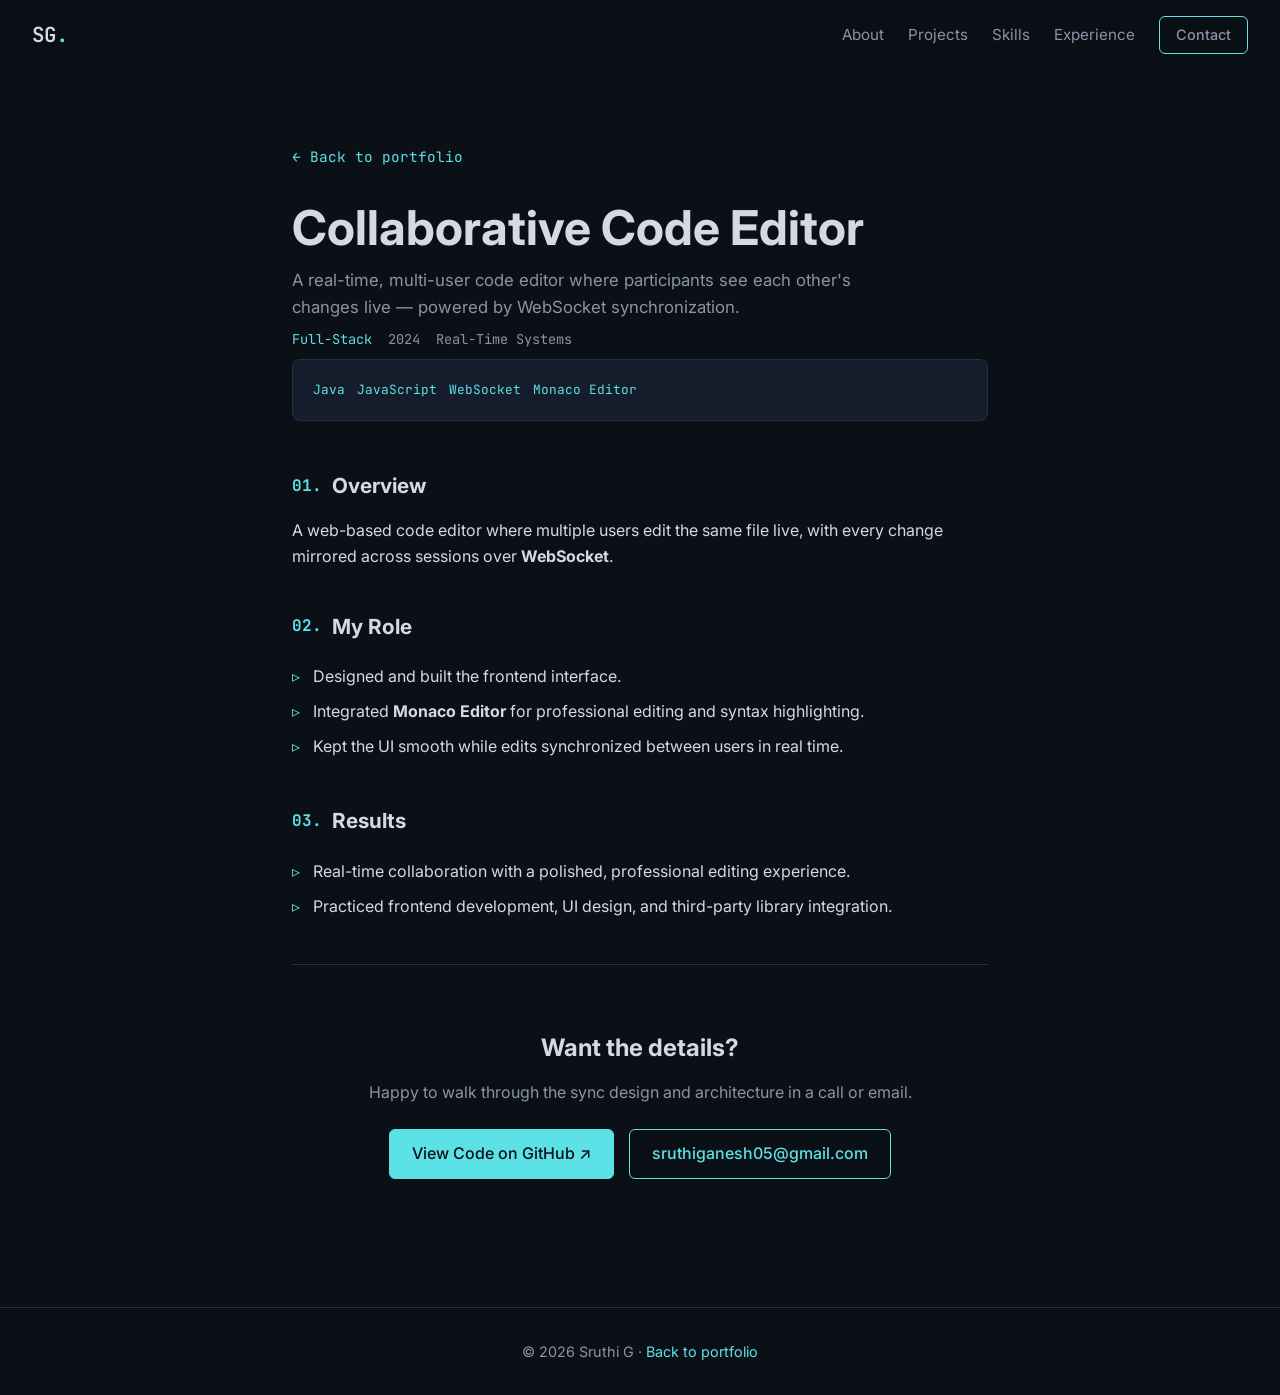
==== commit 0bf2030b: "Tighten case-study pages for GitHub-backed projects" ====
--- a/case-studies/collaborative-code-editor.html
+++ b/case-studies/collaborative-code-editor.html
@@ -55,52 +55,25 @@
     <section class="cs-section reveal">
       <h2><span class="num">01.</span> Overview</h2>
       <p>
-        Pair programming and team debugging become painful when the editor
-        isn't shared. This project builds a web-based code editor where
-        multiple users edit the same file at the same time, with every change
-        mirrored across sessions.
+        A web-based code editor where multiple users edit the same file live,
+        with every change mirrored across sessions over <strong>WebSocket</strong>.
       </p>
-      <div class="cs-fact">
-        "The interesting engineering wasn't the editor — it was making a
-        professional editing experience that felt effortless even as updates
-        streamed in from other users."
-      </div>
     </section>
 
     <section class="cs-section reveal">
-      <h2><span class="num">02.</span> The Problem</h2>
+      <h2><span class="num">02.</span> My Role</h2>
       <ul>
-        <li>Collaborating on code usually means screenshare or copy-paste — clunky and error-prone.</li>
-        <li>The interface had to feel professional enough that users trust it for real work.</li>
-        <li>Live edits from others must land smoothly without breaking the local typing experience.</li>
+        <li>Designed and built the frontend interface.</li>
+        <li>Integrated <strong>Monaco Editor</strong> for professional editing and syntax highlighting.</li>
+        <li>Kept the UI smooth while edits synchronized between users in real time.</li>
       </ul>
     </section>
 
     <section class="cs-section reveal">
-      <h2><span class="num">03.</span> My Role &amp; Approach</h2>
+      <h2><span class="num">03.</span> Results</h2>
       <ul>
-        <li>Designed and developed the frontend interface for the collaborative editor.</li>
-        <li>Integrated <strong>Monaco Editor</strong> (the engine behind VS Code) to bring professional code editing with syntax highlighting.</li>
-        <li>Built the interface components and widgets that support the collaborative workflow.</li>
-        <li>Focused on usability so the UI stays smooth while <strong>WebSocket</strong> synchronizes edits between users in real time.</li>
-      </ul>
-    </section>
-
-    <section class="cs-section reveal">
-      <h2><span class="num">04.</span> Key Challenges</h2>
-      <ul>
-        <li><strong>Live updates:</strong> keeping the UI responsive while remote edits arrive continuously.</li>
-        <li><strong>Editor integration:</strong> wiring a feature-rich third-party editor cleanly into the app.</li>
-        <li><strong>UX:</strong> making multi-user presence feel natural instead of overwhelming.</li>
-      </ul>
-    </section>
-
-    <section class="cs-section reveal">
-      <h2><span class="num">05.</span> Results &amp; Impact</h2>
-      <ul>
-        <li>A polished, professional editing interface with real-time collaboration over WebSocket.</li>
-        <li>Hands-on experience in frontend development, UI design, and integrating third-party libraries.</li>
-        <li>A foundation that can grow into richer features like cursor presence, chat, and versioning.</li>
+        <li>Real-time collaboration with a polished, professional editing experience.</li>
+        <li>Practiced frontend development, UI design, and third-party library integration.</li>
       </ul>
     </section>
 
--- a/style.css
+++ b/style.css
@@ -522,7 +522,9 @@
 }
 
 .profile-chip {
-  display: inline-block;
+  display: inline-flex;
+  align-items: center;
+  gap: 0.5rem;
   font-family: var(--font-mono);
   font-size: 0.8rem;
   color: #28c840;
@@ -530,6 +532,37 @@
   border-radius: 999px;
   padding: 0.3rem 0.85rem;
   margin-bottom: 1.25rem;
+  cursor: pointer;
+  user-select: none;
+  transition: color 0.3s ease, border-color 0.3s ease;
+}
+
+.profile-chip:hover {
+  border-color: #28c840;
+}
+
+.profile-chip.working {
+  color: var(--accent);
+  border-color: rgba(92, 225, 230, 0.55);
+}
+
+.profile-chip.working:hover {
+  border-color: var(--accent);
+}
+
+.profile-chip.working .status-dot {
+  background: var(--accent);
+  animation-name: status-ping-accent;
+}
+
+.profile-chip .status-dot {
+  width: 8px;
+  height: 8px;
+}
+
+.profile-chip:focus-visible {
+  outline: 2px solid var(--accent);
+  outline-offset: 2px;
 }
 
 .profile-meta {
